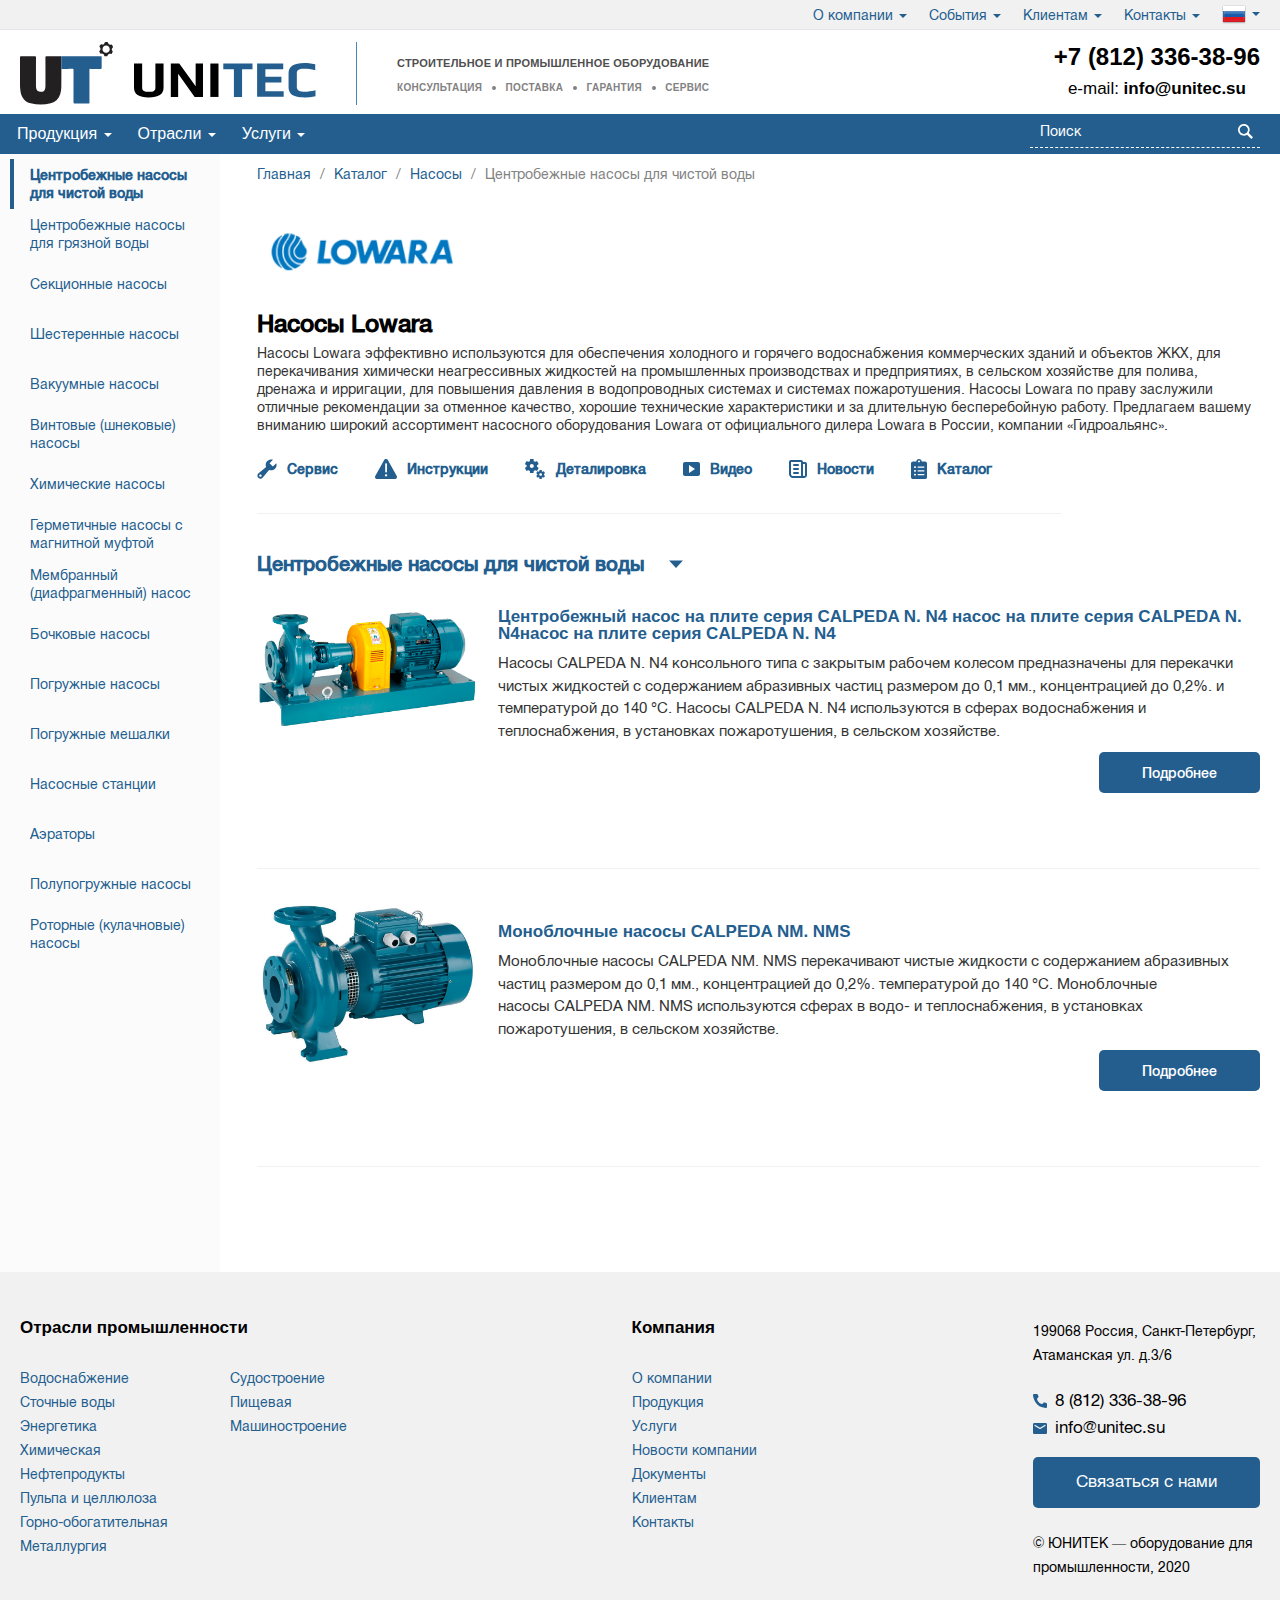
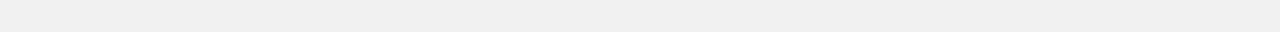
==== brand.html @ 6ab9233f "T2269" ====
<!DOCTYPE html>
<html lang="ru">
<head>
    <meta http-equiv="Content-Type" content="text/html; charset=UTF-8">

    <meta name="viewport" content="width=device-width, initial-scale=1.0">
    <meta name="csrf-param" content="_csrf">
    <meta name="csrf-token"
          content="fpbPpigGdA6coq51HmCchS6skQ2FeMb4uz5HEIckxAAN0Y6eH34eeq3a_honIezHWMf-ePA-hcuKbCV67Ge1ZA==">
    <title>Одноступенчатые насосы на раме CALPEDA N. N4</title>

    <link rel="icon" type="image/x-icon" href="http://unitec.su/favicon.ico">
    <link rel="shortcut icon" href="http://unitec.su/favicon.ico" type="image/x-icon">
    <link rel="apple-touch-icon" sizes="180x180" href="http://unitec.su/apple-touch-icon.png">
    <link rel="icon" type="image/png" sizes="32x32" href="http://unitec.su/favicon-32x32.png">
    <link rel="icon" type="image/png" sizes="16x16" href="http://unitec.su/favicon-16x16.png">
    <link rel="manifest" href="http://unitec.su/site.webmanifest">
    <link rel="mask-icon" href="http://unitec.su/safari-pinned-tab.svg" color="#4a85b7">
    <meta name="msapplication-TileColor" content="#4a85b7">
    <meta name="theme-color" content="#ffffff">

    <link href="./nososy_id_files/frontend.min.css" rel="stylesheet">
    <link rel="stylesheet" type="text/css" href="css/header.css">
    <link rel="stylesheet" type="text/css" href="css/brands.css">
    <link rel="stylesheet" type="text/css" href="css/nasosy-items.css">
    <link rel="stylesheet" type="text/css" href="font/stylesheet.css">
    <meta name="description" content="Одноступенчатые центробежные насосы серии MK для перекачки чистых жидкостей, с содержанием абразивных частиц.

Купить, продажа, доставка, Россия, спб, Москва, цена, характеристики, производители, подшипники закрытого типа, для водоснабжения, для теплоснабжения, для пожаротушения, для сельского хозяйства. ">

</head>

<body cz-shortcut-listen="true">
<!-- Header -->
<div class="header">
    <div class="topbar">
        <div class="wrapp">

            <nav class="pull-right">
                <ul id="w0" class="nav nav-pills">
                    <li class="dropdown"><a class="disabled dropdown-toggle" href="http://unitec.su/ru/about"
                                            data-toggle="dropdown">О компании <span class="caret"></span></a>
                        <ul id="w1" class="dropdown dropdown-menu">
                            <li><a href="http://unitec.su/ru/about/prezentacia" tabindex="-1">Презентация​</a></li>
                            <li><a href="http://unitec.su/ru/about/napravlenia-biznesa" tabindex="-1">Направления
                                бизнеса</a></li>
                            <li><a href="http://unitec.su/ru/about/mission" tabindex="-1">Миссия и приоритеты</a>
                            </li>
                            <li><a href="http://unitec.su/ru/about/koncepcia" tabindex="-1">Корпоротивные
                                ценности</a></li>
                        </ul>
                    </li>
                    <li class="dropdown"><a class="disabled dropdown-toggle" href="http://unitec.su/ru/events"
                                            data-toggle="dropdown">События <span class="caret"></span></a>
                        <ul id="w2" class="dropdown dropdown-menu">
                            <li><a href="http://unitec.su/ru/events/category?eventsCategorySlug=meropriatia"
                                   tabindex="-1">Cобытия</a></li>
                            <li><a href="http://unitec.su/ru/events/category?eventsCategorySlug=novosti-kompanii"
                                   tabindex="-1">Новости</a></li>
                        </ul>
                    </li>
                    <li class="dropdown"><a class="disabled dropdown-toggle" href="http://unitec.su/ru/clients"
                                            data-toggle="dropdown">Клиентам <span class="caret"></span></a>
                        <ul id="w3" class="dropdown dropdown-menu">
                            <li>
                                <a href="http://unitec.su/ru/site/page?pageCategorySlug=clients&amp;pageSlug=uslovia-sotrudnicestva"
                                   tabindex="-1">Полезные статьи</a></li>
                            <li>
                                <a href="http://unitec.su/ru/site/page?pageCategorySlug=clients&amp;pageSlug=Investment-projects"
                                   tabindex="-1">Каталоги </a></li>
                            <li>
                                <a href="http://unitec.su/ru/site/page?pageCategorySlug=clients&amp;pageSlug=dokumenty"
                                   tabindex="-1">Документы​​</a></li>
                            <li>
                                <a href="http://unitec.su/ru/site/page?pageCategorySlug=clients&amp;pageSlug=nasi-brendy"
                                   tabindex="-1">Наши бренды</a></li>
                        </ul>
                    </li>
                    <li class="dropdown"><a class="disabled dropdown-toggle" href="http://unitec.su/ru/contacts"
                                            data-toggle="dropdown">Контакты <span class="caret"></span></a>
                        <ul id="w4" class="dropdown dropdown-menu">
                            <li><a href="http://unitec.su/ru/contacts/otdel-prodaz" tabindex="-1">Отдел продаж</a>
                            </li>
                            <li><a href="http://unitec.su/ru/contacts/otdel-servisa" tabindex="-1">Сервис и
                                техническая поддержка</a></li>
                            <li><a href="http://unitec.su/ru/contacts/otdel-proektirovania"
                                   tabindex="-1">Проектирование</a>
                            </li>
                        </ul>
                    </li>
                    <li class="lang dropdown"><a class="dropdown-toggle" href="http://unitec.su/ru"
                                                 data-toggle="dropdown"><img src="./nasosy_files/ru.png"
                                                                             alt="Russian"> <span
                            class="caret"></span></a>
                        <ul id="w5" class="dropdown dropdown-menu">
                            <li><a href="http://unitec.su/en" tabindex="-1"><img src="./nasosy_files/en.png"
                                                                                 alt="English"></a></li>
                        </ul>
                    </li>
                </ul>
            </nav>
        </div>
    </div>

    <div class="wrapp">
        <div class="header__body">
            <div class="header__body_col1">
                <div class="header-logo">
                    <svg width="93" height="63" viewBox="0 0 93 63" fill="none" xmlns="http://www.w3.org/2000/svg">
                        <path d="M41.3906 26.8812C41.3685 33.0403 41.366 39.1994 41.3118 45.3388C41.2776 47.594 40.9268 49.8331 40.2697 51.9907C38.8211 56.8785 35.5888 59.9901 30.6861 61.2614C24.1519 62.9798 17.2845 62.9798 10.7503 61.2614C4.53205 59.6526 1.4525 55.255 0.469504 49.1501C0.139818 47.0088 -0.0167198 44.8445 0.00141183 42.6781C0.00141183 33.7712 0.00141183 24.8692 0.00141183 15.9722C0.00141183 14.2476 0.00141182 14.2476 1.78509 14.2476C6.04966 14.2476 10.3167 14.2821 14.5813 14.223C15.648 14.2082 16.0077 14.4127 16.0003 15.5829C15.9461 24.9768 15.9732 34.3731 15.9658 43.767C15.9356 44.8787 16.0785 45.9883 16.3896 47.056C17.0252 49.0712 18.3014 49.8473 20.8857 49.8029C23.2434 49.7635 24.5122 48.9037 25.0739 46.9476C25.4755 45.5482 25.4558 44.107 25.4558 42.6732C25.4558 33.6907 25.4854 24.7058 25.4139 15.7233C25.4139 14.4176 25.8007 14.2156 26.9734 14.2452C31.7701 14.3289 36.5668 14.3092 41.3635 14.3265L41.3906 26.8812Z"
                              fill="#232021"/>
                        <path d="M41.3905 26.8809L41.3535 14.3163C43.1594 14.299 44.9628 14.267 46.7735 14.267C57.9733 14.267 69.1705 14.2818 80.3703 14.235C81.4912 14.235 81.7253 14.5528 81.7056 15.6072C81.639 19.0095 81.6514 22.4167 81.7056 25.8215C81.7179 26.6961 81.4444 26.9301 80.5969 26.9178C77.2735 26.8759 73.9451 26.9474 70.629 26.8759C69.6091 26.8513 69.4243 27.1913 69.4267 28.1078C69.4579 38.7326 69.4653 49.3575 69.4489 59.9824C69.4489 61.739 69.6534 61.5296 67.8549 61.5345C63.5904 61.5345 59.3233 61.4926 55.0588 61.569C53.8442 61.5912 53.4697 61.3226 53.4771 60.0366C53.5362 49.4947 53.4894 38.9503 53.5412 28.4083C53.5412 27.1765 53.248 26.8217 51.9866 26.8562C48.4562 26.9499 44.9258 26.8858 41.3905 26.8809Z"
                              fill="#235E8F"/>
                        <path d="M92.8093 9.85466C92.5161 10.3301 92.0924 10.8549 91.8509 11.4511C91.4839 12.3676 90.9 11.9044 90.3407 11.8182C89.7476 11.6998 89.1317 11.8124 88.6189 12.1329C88.106 12.4534 87.7349 12.9577 87.5814 13.5427C87.271 14.5676 86.5689 14.3212 85.9604 14.2621C85.3519 14.203 84.5117 14.6415 84.1964 13.4959C83.7874 11.998 82.6295 11.2786 81.2129 11.6457C80.4738 11.8404 80.2817 11.5496 80.0402 11.0471C79.8776 10.7169 79.6929 10.3991 79.5155 10.0764C79.2346 9.57134 79.0572 9.21411 79.6756 8.67211C80.7596 7.72361 80.799 6.35135 79.8185 5.27967C79.2962 4.71057 79.3849 4.36319 79.7495 3.83351C80.3457 2.97123 80.6488 1.92172 82.1984 2.43416C83.2479 2.77907 84.2728 1.98824 84.5635 0.931335C84.8296 -0.0270225 85.3642 7.76487e-05 86.086 7.76487e-05C87.0419 0.0222505 87.9411 -0.155132 88.2121 1.2861C88.4142 2.36518 89.7667 2.99094 90.8877 2.65589C91.7352 2.40952 91.9495 2.78646 92.223 3.35803C92.4091 3.76857 92.6197 4.16758 92.8537 4.55289C93.0581 4.87317 93.0606 5.0678 92.7822 5.38807C91.4272 6.94509 91.4026 7.65955 92.5679 9.25107C92.6861 9.41859 92.8807 9.52453 92.8093 9.85466ZM89.7273 7.14465C89.7134 6.19308 89.3343 5.28325 88.6685 4.60325C88.0028 3.92325 87.1011 3.52508 86.1501 3.49106C84.1792 3.4615 82.4546 5.21561 82.4891 7.18653C82.4947 8.14637 82.8813 9.0647 83.5639 9.73948C83.9019 10.0736 84.3024 10.3379 84.7426 10.5172C85.1827 10.6965 85.6539 10.7874 86.1291 10.7847C86.6044 10.7819 87.0745 10.6856 87.5125 10.5012C87.9505 10.3168 88.348 10.0479 88.6821 9.70987C89.0162 9.37186 89.2805 8.97135 89.4598 8.53121C89.6391 8.09107 89.73 7.61991 89.7273 7.14465Z"
                              fill="#232021"/>
                    </svg>
                    <svg width="182" height="35" viewBox="0 0 182 35" fill="none" xmlns="http://www.w3.org/2000/svg">
                        <path d="M0 24.7885V0.533188H8.15918V24.7885C8.15918 26.2989 8.70312 27.3651 9.70036 27.8982C10.6976 28.4312 12.4201 28.7866 14.8678 28.7866C17.3156 28.7866 18.9474 28.5201 19.9447 27.8982C20.9419 27.3651 21.3952 26.2989 21.3952 24.7885V0.533188H29.5544V24.7885C29.5544 31.2743 24.5682 34.4729 14.6865 34.4729C4.89551 34.4729 0 31.2743 0 24.7885Z"
                              fill="black"/>
                        <path d="M36.8973 0.533188H45.2378L61.6468 23.3669V0.533188H68.9901V33.9398H60.6496L44.1499 10.7506V33.9398H36.8066V0.533188H36.8973Z"
                              fill="black"/>
                        <path d="M76.334 0.533188H84.4932V33.9398H76.334V0.533188Z" fill="black"/>
                        <path d="M99.8141 6.21941H89.2979V0.533188H118.49V6.21941H108.064V33.9398H99.9048V6.21941H99.8141Z"
                              fill="#235E8F"/>
                        <path d="M123.203 0.533188H149.222V6.21941H131.363V13.8603H147.409V19.5465H131.363V28.1647H149.675V33.8509H123.113V0.533188H123.203Z"
                              fill="#235E8F"/>
                        <path d="M166.266 34.295C165.088 34.1174 163.728 33.9397 162.277 33.4954C160.645 33.0512 159.376 32.5181 158.288 31.8962C157.2 31.2742 156.384 30.2969 155.659 29.0531C154.934 27.8092 154.571 26.3876 154.571 24.7884V10.1286C154.571 3.3762 159.829 0 170.436 0C173.156 0 176.782 0.355389 181.225 1.15501V7.19663C177.145 6.21931 173.609 5.77507 170.527 5.77507C169.258 5.77507 168.261 5.77507 167.535 5.86392C166.81 5.95277 166.085 6.13046 165.269 6.397C163.637 6.93009 162.821 8.17395 162.821 10.0397V24.2553C162.821 27.2761 165.632 28.7865 171.252 28.7865C173.7 28.7865 177.054 28.2534 181.497 27.2761V33.3177C177.78 34.1174 174.063 34.4727 170.436 34.4727C168.805 34.4727 167.445 34.3839 166.266 34.295Z"
                              fill="#235E8F"/>
                    </svg>
                </div>
                <div class="header-logo2">
                    <div class="header-logo2__row">
                        <span>Строительное и промышленное оборудование</span>
                    </div>
                    <div class="header-logo2__row">
                        <div>Консультация</div>
                        <div class="dotted"></div>
                        <div>Поставка</div>
                        <div class="dotted"></div>
                        <div>Гарантия</div>
                        <div class="dotted"></div>
                        <div>Сервис</div>
                    </div>
                </div>
            </div>
            <div class="header__body_col2">
                <div class="header-phone">+7 (812) 336-38-96</div>
                <div class="header-email">e-mail: <b>info@unitec.su</b></div>
            </div>
        </div>
    </div>
    <div class="header-nav">
        <div class="wrapp">
            <div class="row">
                <nav class="">
                    <ul id="w6" class="nav nav-pills nav-main">
                        <li class="dropdown"><a class="disabled dropdown-toggle" href="http://unitec.su/ru/catalog"
                                                data-toggle="dropdown">Продукция <span class="caret"></span></a>
                            <ul id="w7" class="dropdown dropdown-menu">
                                <li class="active"><a href="http://unitec.su/ru/catalog/category/nasosy"
                                                      tabindex="-1">Насосы</a></li>
                                <li>
                                    <a href="http://unitec.su/ru/catalog/category/vertikalnye-odnostupencatye-nasosy-v-liniu"
                                       tabindex="-1">Воздух</a></li>
                                <li><a href="http://unitec.su/ru/catalog/category/Nasosy-dvustoronnego-vhoda"
                                       tabindex="-1">Водоочистка</a></li>
                                <li>
                                    <a href="http://unitec.su/ru/catalog/category/%D0%90%D0%B2%D1%82%D0%BE%D0%BC%D0%B0%D1%82%D0%B8%D0%BA%D0%B0"
                                       tabindex="-1">Автоматика</a></li>
                            </ul>
                        </li>
                        <li class="dropdown"><a class="disabled dropdown-toggle"
                                                href="http://unitec.su/ru/industries" data-toggle="dropdown">Отрасли
                            <span class="caret"></span></a>
                            <ul id="w8" class="dropdown dropdown-menu">
                                <li><a href="http://unitec.su/ru/catalog/industry/voda"
                                       tabindex="-1">Водоснабжение</a></li>
                                <li><a href="http://unitec.su/ru/catalog/industry/stocnye-vody" tabindex="-1">Сточные
                                    воды</a></li>
                                <li><a href="http://unitec.su/ru/catalog/industry/energetika"
                                       tabindex="-1">Энергетика</a>
                                </li>
                                <li><a href="http://unitec.su/ru/catalog/industry/himiceskaa"
                                       tabindex="-1">Химическая</a>
                                </li>
                                <li><a href="http://unitec.su/ru/catalog/industry/nefteprodukty" tabindex="-1">Нефтепродукты</a>
                                </li>
                                <li><a href="http://unitec.su/ru/catalog/industry/pulpa-i-celluloza" tabindex="-1">Пульпа
                                    и целлюлоза</a></li>
                                <li><a href="http://unitec.su/ru/catalog/industry/gorno-obogatitelnaa"
                                       tabindex="-1">Горно-обогатительная</a></li>
                                <li><a href="http://unitec.su/ru/catalog/industry/metallurgia"
                                       tabindex="-1">Металлургия</a>
                                </li>
                                <li><a href="http://unitec.su/ru/catalog/industry/sudostroenie" tabindex="-1">Судостроение</a>
                                </li>
                                <li><a href="http://unitec.su/ru/catalog/industry/pisevaa" tabindex="-1">Пищевая</a>
                                </li>
                                <li><a href="http://unitec.su/ru/catalog/industry/masinostroenie" tabindex="-1">Машиностроение</a>
                                </li>
                            </ul>
                        </li>
                        <li class="dropdown"><a class="disabled dropdown-toggle" href="http://unitec.su/ru/services"
                                                data-toggle="dropdown">Услуги <span class="caret"></span></a>
                            <ul id="w9" class="dropdown dropdown-menu">
                                <li><a href="http://unitec.su/ru/services/garantijnoe-obsluzivanie" tabindex="-1">Ремонт
                                    и Техобслуживание</a></li>
                                <li><a href="http://unitec.su/ru/services/audit-oborudovania" tabindex="-1">Диагностика
                                    и Аудит </a></li>
                                <li><a href="http://unitec.su/ru/services/razrabotka-proekta" tabindex="-1">Подбор
                                    оборудование </a></li>
                                <li><a href="http://unitec.su/ru/services/dopolnitelnye-uslugi" tabindex="-1">Монтаж
                                    и пусконаладка</a></li>
                            </ul>
                        </li>
                    </ul>
                </nav>
                <div class="header-search">
                    <input type="text" placeholder="Поиск">
                    <button type="submit"></button>
                </div>
            </div>
        </div>
    </div>
</div>
<div class="header-mobile">
    <div class="header-mobile__col1">
        <svg class="logo-mobile" width="122" height="23" viewBox="0 0 122 23" fill="none"
             xmlns="http://www.w3.org/2000/svg">
            <g clip-path="url(#clip0)">
                <path d="M0 16.5387V0.355682H5.48726V16.5387C5.48726 17.5464 5.85307 18.2577 6.52374 18.6134C7.1944 18.9691 8.35282 19.2062 9.999 19.2062C11.6452 19.2062 12.7426 19.0284 13.4133 18.6134C14.084 18.2577 14.3888 17.5464 14.3888 16.5387V0.355682H19.8761V16.5387C19.8761 20.866 16.5227 23 9.87706 23C3.29235 23 0 20.866 0 16.5387Z"
                      fill="white"/>
                <path d="M24.8144 0.355682H30.4236L41.4591 15.5902V0.355682H46.3976V22.6443H40.7884L29.6919 7.17269V22.6443H24.7534V0.355682H24.8144Z"
                      fill="white"/>
                <path d="M51.3364 0.355682H56.8237V22.6443H51.3364V0.355682Z" fill="white"/>
                <path d="M67.1276 4.1495H60.0552V0.355682H79.6874V4.1495H72.6759V22.6443H67.1886V4.1495H67.1276Z"
                      fill="white"/>
                <path d="M82.8574 0.355682H100.356V4.1495H88.3446V9.24743H99.1362V13.0412H88.3446V18.7913H100.66V22.5851H82.7964V0.355682H82.8574Z"
                      fill="white"/>
                <path d="M111.818 22.8814C111.026 22.7629 110.111 22.6443 109.136 22.3479C108.038 22.0515 107.185 21.6959 106.453 21.2809C105.721 20.866 105.173 20.2139 104.685 19.384C104.197 18.5541 103.953 17.6057 103.953 16.5387V6.75773C103.953 2.25258 107.489 0 114.623 0C116.452 0 118.891 0.237113 121.878 0.770619V4.80155C119.135 4.14948 116.757 3.85309 114.684 3.85309C113.83 3.85309 113.16 3.85309 112.672 3.91237C112.184 3.97165 111.696 4.09021 111.148 4.26804C110.05 4.62371 109.501 5.45361 109.501 6.69845V16.183C109.501 18.1985 111.391 19.2062 115.172 19.2062C116.818 19.2062 119.074 18.8505 122.061 18.1985V22.2294C119.561 22.7629 117.062 23 114.623 23C113.525 23 112.611 22.9407 111.818 22.8814Z"
                      fill="white"/>
            </g>
            <defs>
                <clipPath id="clip0">
                    <rect width="122" height="23" fill="white"/>
                </clipPath>
            </defs>
        </svg>
        <div class="header-mobile__language">
            <svg width="22" height="15" viewBox="0 0 22 15" fill="none" xmlns="http://www.w3.org/2000/svg">
                <rect width="22" height="15" fill="white"/>
                <rect y="5" width="22" height="5" fill="#235E8F"/>
                <rect y="10" width="22" height="5" fill="#DD191B"/>
            </svg>
            <svg width="8" height="4" viewBox="0 0 8 4" fill="none" xmlns="http://www.w3.org/2000/svg">
                <path d="M4 4L7.4641 0.25H0.535898L4 4Z" fill="#fff"/>
            </svg>
        </div>
    </div>
    <div class="header-mobile__col2">
        <div class="header-mobile__search">
            <svg width="21" height="21" viewBox="0 0 15 15" fill="none" xmlns="http://www.w3.org/2000/svg">
                <path d="M15 13.3335L10.7054 9.03889C11.4994 7.83225 11.8173 6.37395 11.5978 4.94631C11.3783 3.51868 10.6369 2.22328 9.51709 1.31091C8.3973 0.398548 6.97882 -0.0658807 5.53628 0.00754708C4.09373 0.0809749 2.72974 0.687035 1.70839 1.70839C0.687035 2.72974 0.0809749 4.09373 0.00754708 5.53628C-0.0658807 6.97882 0.398548 8.3973 1.31091 9.51709C2.22328 10.6369 3.51868 11.3783 4.94631 11.5978C6.37395 11.8173 7.83225 11.4994 9.03889 10.7054L13.3335 15L15 13.3335ZM1.66792 5.83419C1.66792 3.53691 3.53691 1.66792 5.83419 1.66792C8.13148 1.66792 10.0005 3.53691 10.0005 5.83419C10.0005 8.13148 8.13148 10.0005 5.83419 10.0005C3.53691 10.0005 1.66792 8.13148 1.66792 5.83419Z"
                      fill="white"/>
            </svg>
        </div>
        <div class="header-mobile__phone">
            <svg width="20" height="20" viewBox="0 0 14 14" fill="none" xmlns="http://www.w3.org/2000/svg">
                <path d="M9.33393 9.94971L10.5395 8.74368C10.7018 8.58326 10.9073 8.47345 11.1308 8.42757C11.3544 8.3817 11.5864 8.40174 11.7988 8.48525L13.2681 9.07211C13.4827 9.15927 13.6667 9.30803 13.797 9.49966C13.9272 9.69128 13.9979 9.91719 14 10.1489V12.8409C13.9988 12.9986 13.9656 13.1543 13.9026 13.2988C13.8396 13.4433 13.748 13.5735 13.6334 13.6817C13.5188 13.7898 13.3834 13.8737 13.2355 13.9281C13.0877 13.9825 12.9303 14.0065 12.7729 13.9985C2.47744 13.3578 0.400043 4.63567 0.00716727 1.29757C-0.0110703 1.13365 0.00559289 0.967719 0.0560605 0.8107C0.106528 0.653681 0.189656 0.509132 0.299977 0.386561C0.410297 0.26399 0.545309 0.166176 0.69613 0.0995532C0.846951 0.0329307 1.01016 -0.000990209 1.17503 2.2004e-05H3.77447C4.00643 0.000708891 4.23288 0.0708044 4.4247 0.201293C4.61652 0.331781 4.76493 0.516695 4.85084 0.73225L5.43746 2.20209C5.52371 2.41372 5.54571 2.64608 5.50073 2.87015C5.45574 3.09421 5.34576 3.30005 5.18452 3.46195L3.97898 4.66797C3.97898 4.66797 4.67324 9.36823 9.33393 9.94971Z"
                      fill="white"/>
            </svg>
        </div>
        <div class="header-mobile__burger">
            <svg width="51" height="51" viewBox="0 0 51 51" fill="none" xmlns="http://www.w3.org/2000/svg">
                <path d="M12.8501 24.35H38.1501V26.65H12.8501V24.35Z" fill="white"/>
                <path d="M12.8501 14H38.1501V16.3H12.8501V14Z" fill="white"/>
                <path d="M12.8501 34.7H38.1501V37H12.8501V34.7Z" fill="white"/>
            </svg>
            <div class="burger-menu">
                <ul>
                    <li><a href="#">Продукция</a></li>
                    <li><a href="#">Бренды</a></li>
                    <li><a href="#">Услуги</a></li>
                </ul>
                <ul>
                    <li><a href="#">О компании</a></li>
                    <li><a href="#">Новости</a></li>
                    <li><a href="#">Клиентам</a></li>
                    <li><a href="#">Контакты</a></li>
                </ul>
            </div>
        </div>
    </div>
</div>
<form class="search-mobile">
    <input type="text" placeholder="Поиск">
    <button type="submit"></button>
</form>

<!-- Content -->
<div class="d-flex">
    <div class="wrapp-col wrapp-col__sidebar"></div>
    <div class="wrapp">
        <div class="content brand-id">
            <div class="sidebar">
                <ul>
                    <li><a class="active" href="#">Центробежные насосы для чистой воды</a></li>
                    <li><a href="#">Центробежные насосы для грязной воды</a></li>
                    <li><a href="#">Секционные насосы</a></li>
                    <li><a href="#">Шестеренные насосы</a></li>
                    <li><a href="#">Вакуумные насосы</a></li>
                    <li><a href="#">Винтовые (шнековые) насосы</a></li>
                    <li><a href="#">Химические насосы</a></li>
                    <li><a href="#">Герметичные насосы с магнитной муфтой</a></li>
                    <li><a href="#">Мембранный (диафрагменный) насос</a></li>
                    <li><a href="#">Бочковые насосы</a></li>
                    <li><a href="#">Погружные насосы</a></li>
                    <li><a href="#">Погружные мешалки</a></li>
                    <li><a href="#">Насосные станции</a></li>
                    <li><a href="#">Аэраторы</a></li>
                    <li><a href="#">Полупогружные насосы</a></li>
                    <li><a href="#">Роторные (кулачновые) насосы</a></li>
                </ul>
            </div>

            <div class="w-100">
                <ul class="breadcrumb">
                    <li><a href="http://unitec.su/ru">Главная</a></li>
                    <li><a href="http://unitec.su/ru/catalog">Каталог</a></li>
                    <li><a href="http://unitec.su/ru/catalog/category/nasosy">Насосы</a></li>
                    <li class="active">Центробежные насосы для чистой воды</li>
                </ul>

                <div class="row nasosy-items">

                    <div class="brand">
                        <div class="brand__logo">
                            <img src="img/Rectangle231.png"/>
                        </div>

                        <div class="brand__about">
                            <div class="brand__about_title">Насосы Lowara</div>
                            <div class="brand__about_text">
                                Насосы Lowara эффективно используются для обеспечения холодного и горячего водоснабжения
                                коммерческих зданий и объектов ЖКХ, для перекачивания химически неагрессивных жидкостей на
                                промышленных производствах и предприятиях, в сельском хозяйстве для полива, дренажа и ирригации,
                                для повышения давления в водопроводных системах и системах пожаротушения. Насосы Lowara по праву
                                заслужили отличные рекомендации за отменное качество, хорошие технические характеристики и за
                                длительную бесперебойную работу. Предлагаем вашему вниманию широкий ассортимент насосного
                                оборудования Lowara от официального дилера Lowara в России, компании «Гидроальянс».
                            </div>
                            <ul>
                                <li><a href="#">
                                    <svg width="20" height="20" viewBox="0 0 20 20" fill="none" xmlns="http://www.w3.org/2000/svg">
                                        <path d="M18.0165 9.724C17.2548 10.4872 16.284 11.0075 15.2267 11.219C14.1693 11.4304 13.0731 11.3236 12.0765 10.912L5.58446 18.736C4.39646 19.924 2.47646 19.924 1.28846 18.736C0.100461 17.548 0.100461 15.628 1.28846 14.452L9.11246 7.948C8.29646 5.968 8.69246 3.616 10.3005 2.008C11.8365 0.471997 14.0445 0.0639975 15.9645 0.735997L12.4965 4.204L15.8805 7.588L19.3125 4.144C19.9485 6.04 19.5285 8.212 18.0165 9.724ZM2.57246 17.452C3.05246 17.92 3.82046 17.92 4.28846 17.452C4.76846 16.972 4.76846 16.204 4.28846 15.736C3.82046 15.256 3.05246 15.256 2.57246 15.736C2.34747 15.9649 2.22139 16.273 2.22139 16.594C2.22139 16.915 2.34747 17.2231 2.57246 17.452Z" fill="#235E8F"/>
                                    </svg>
                                    <span>Сервис</span>
                                </a></li>
                                <li><a href="#">
                                    <svg width="22" height="20" viewBox="0 0 22 20" fill="none" xmlns="http://www.w3.org/2000/svg">
                                        <path d="M21.7514 17.0094L12.823 1.05134C12.6452 0.733304 12.3824 0.467756 12.0623 0.282714C11.7421 0.0976731 11.3764 0 11.0039 0C10.6313 0 10.2656 0.0976731 9.94546 0.282714C9.62528 0.467756 9.36247 0.733304 9.18474 1.05134L0.26272 17.0094C0.0862872 17.3162 -0.00424439 17.6626 0.000152879 18.0141C0.00455015 18.3655 0.103723 18.7097 0.287781 19.0122C0.471839 19.3148 0.734352 19.5653 1.04914 19.7386C1.36393 19.9119 1.72 20.002 2.08184 20H19.9323C20.2905 19.9996 20.6424 19.909 20.9537 19.737C21.265 19.565 21.525 19.3174 21.7083 19.0186C21.8916 18.7197 21.992 18.3798 21.9995 18.032C22.0071 17.6842 21.9216 17.3405 21.7514 17.0344V17.0094ZM10.1811 5.01588C10.1811 4.78406 10.2759 4.56174 10.4447 4.39782C10.6134 4.2339 10.8423 4.14181 11.081 4.14181C11.3197 4.14181 11.5486 4.2339 11.7173 4.39782C11.8861 4.56174 11.9809 4.78406 11.9809 5.01588V12.5079C11.9809 12.7397 11.8861 12.9621 11.7173 13.126C11.5486 13.2899 11.3197 13.382 11.081 13.382C10.8423 13.382 10.6134 13.2899 10.4447 13.126C10.2759 12.9621 10.1811 12.7397 10.1811 12.5079V5.01588ZM11.081 17.409C10.8522 17.409 10.6285 17.3431 10.4382 17.2196C10.2479 17.0961 10.0996 16.9206 10.012 16.7152C9.92446 16.5099 9.90154 16.2839 9.94619 16.0659C9.99083 15.8479 10.101 15.6477 10.2628 15.4905C10.4247 15.3333 10.6308 15.2263 10.8553 15.1829C11.0797 15.1396 11.3123 15.1618 11.5238 15.2469C11.7352 15.332 11.9159 15.476 12.043 15.6608C12.1702 15.8456 12.238 16.0629 12.238 16.2852C12.238 16.4327 12.2081 16.5789 12.15 16.7152C12.0918 16.8516 12.0066 16.9755 11.8991 17.0798C11.7917 17.1842 11.6641 17.2669 11.5238 17.3234C11.3834 17.3799 11.2329 17.409 11.081 17.409Z" fill="#235E8F"/>
                                    </svg>
                                    <span>Инструкции</span>
                                </a></li>
                                <li><a href="#">
                                    <svg width="21" height="20" viewBox="0 0 21 20" fill="none" xmlns="http://www.w3.org/2000/svg">
                                        <path d="M12.1695 11.71L13.5695 9.29C13.6595 9.14 13.6195 8.95 13.4895 8.84L12.0095 7.68C12.0395 7.46 12.0595 7.23 12.0595 7C12.0595 6.77 12.0395 6.54 12.0095 6.31L13.4895 5.15C13.6195 5.04 13.6595 4.85 13.5695 4.7L12.1695 2.28C12.0795 2.13 11.8995 2.07 11.7395 2.13L9.99952 2.83C9.63952 2.55 9.24952 2.32 8.81952 2.14L8.55952 0.29C8.54274 0.209122 8.49895 0.136356 8.43534 0.0836556C8.37174 0.0309552 8.2921 0.00145466 8.20952 0H5.40951C5.23951 0 5.08952 0.13 5.05951 0.3L4.79952 2.15C4.37952 2.33 3.97952 2.56 3.61951 2.84L1.87952 2.14C1.71952 2.08 1.53952 2.14 1.44952 2.29L0.049515 4.71C-0.040485 4.86 -0.000484794 5.05 0.129515 5.16L1.60951 6.32C1.57951 6.54 1.55951 6.77 1.55951 7C1.55951 7.23 1.57951 7.46 1.60951 7.69L0.129515 8.85C-0.000484794 8.96 -0.040485 9.15 0.049515 9.3L1.44952 11.72C1.53952 11.87 1.71952 11.93 1.87952 11.87L3.61951 11.17C3.97952 11.45 4.36952 11.68 4.79952 11.86L5.05951 13.71C5.08952 13.87 5.23951 14 5.40951 14H8.20952C8.37952 14 8.52952 13.87 8.55952 13.7L8.81952 11.85C9.23952 11.67 9.63952 11.44 9.99952 11.16L11.7395 11.86C11.8995 11.92 12.0795 11.86 12.1695 11.71ZM6.80952 9C5.70952 9 4.80951 8.1 4.80951 7C4.80951 5.9 5.70952 5 6.80952 5C7.90952 5 8.80952 5.9 8.80952 7C8.80952 8.1 7.90952 9 6.80952 9ZM19.9195 16.67L18.9595 15.93C18.9795 15.79 18.9995 15.64 18.9995 15.49C18.9995 15.34 18.9895 15.19 18.9595 15.05L19.9095 14.31C19.9895 14.24 20.0195 14.12 19.9595 14.02L19.0595 12.47C19.0095 12.37 18.8895 12.34 18.7795 12.37L17.6695 12.82C17.4395 12.64 17.1895 12.49 16.9095 12.38L16.7395 11.2C16.7356 11.1466 16.7119 11.0965 16.6731 11.0595C16.6343 11.0226 16.5831 11.0013 16.5295 11H14.7395C14.6295 11 14.5295 11.08 14.5195 11.19L14.3495 12.37C14.0795 12.49 13.8195 12.63 13.5895 12.81L12.4795 12.36C12.4286 12.3408 12.3725 12.3404 12.3212 12.3587C12.2699 12.377 12.2268 12.4129 12.1995 12.46L11.2995 14.01C11.2495 14.11 11.2595 14.23 11.3495 14.3L12.2995 15.04C12.2583 15.3319 12.2583 15.6281 12.2995 15.92L11.3495 16.66C11.2695 16.73 11.2395 16.85 11.2995 16.95L12.1995 18.5C12.2495 18.6 12.3695 18.63 12.4795 18.6L13.5895 18.15C13.8195 18.33 14.0695 18.48 14.3495 18.59L14.5195 19.77C14.5395 19.88 14.6295 19.96 14.7395 19.96H16.5295C16.6395 19.96 16.7395 19.88 16.7495 19.77L16.9195 18.59C17.1895 18.47 17.4495 18.33 17.6695 18.15L18.7895 18.6C18.8895 18.64 19.0095 18.6 19.0695 18.5L19.9695 16.95C20.0295 16.86 19.9995 16.74 19.9195 16.67ZM15.6295 16.83C15.2713 16.8299 14.9279 16.6875 14.6747 16.4341C14.4215 16.1807 14.2794 15.8372 14.2795 15.479C14.2796 15.1208 14.4221 14.7774 14.6754 14.5242C14.9288 14.271 15.2723 14.1289 15.6305 14.129C15.9887 14.1291 16.3321 14.2715 16.5853 14.5249C16.8385 14.7783 16.9806 15.1218 16.9805 15.48C16.9804 15.8382 16.838 16.1816 16.5846 16.4348C16.3312 16.688 15.9877 16.8301 15.6295 16.83Z" fill="#235E8F"/>
                                    </svg>
                                    <span>Деталировка</span>
                                </a></li>
                                <li><a href="#">
                                    <svg width="17" height="14" viewBox="0 0 17 14" fill="none" xmlns="http://www.w3.org/2000/svg">
                                        <path d="M17 12V2C17 0.9 16.1 0 15 0H2C0.9 0 0 0.9 0 2V12C0 13.1 0.9 14 2 14H15C16.1 14 17 13.1 17 12ZM6 11V3L12 7L6 11Z" fill="#235E8F"/>
                                    </svg>
                                    <span>Видео</span>
                                </a></li>
                                <li><a href="#">
                                    <svg width="18" height="18" viewBox="0 0 18 18" fill="none" xmlns="http://www.w3.org/2000/svg">
                                        <path d="M13 3H16C16.2652 3 16.5196 3.10536 16.7071 3.29289C16.8946 3.48043 17 3.73478 17 4V15C17 15.5304 16.7893 16.0391 16.4142 16.4142C16.0391 16.7893 15.5304 17 15 17C14.4696 17 13.9609 16.7893 13.5858 16.4142C13.2107 16.0391 13 15.5304 13 15V2C13 1.73478 12.8946 1.48043 12.7071 1.29289C12.5196 1.10536 12.2652 1 12 1H2C1.73478 1 1.48043 1.10536 1.29289 1.29289C1.10536 1.48043 1 1.73478 1 2V14C1 14.7956 1.31607 15.5587 1.87868 16.1213C2.44129 16.6839 3.20435 17 4 17H15" stroke="#235E8F" stroke-width="2" stroke-linecap="round" stroke-linejoin="round"/>
                                        <path d="M5 5H9" stroke="#235E8F" stroke-width="2" stroke-linecap="round" stroke-linejoin="round"/>
                                        <path d="M5 9H9" stroke="#235E8F" stroke-width="2" stroke-linecap="round" stroke-linejoin="round"/>
                                        <path d="M5 13H9" stroke="#235E8F" stroke-width="2" stroke-linecap="round" stroke-linejoin="round"/>
                                    </svg>
                                    <span>Новости</span>
                                </a></li>
                                <li><a href="#">
                                    <svg width="16" height="20" viewBox="0 0 16 20" fill="none" xmlns="http://www.w3.org/2000/svg">
                                        <path d="M14 2.5H10.6667C10.6667 1.12109 9.47083 0 8 0C6.52917 0 5.33333 1.12109 5.33333 2.5H2C0.895833 2.5 0 3.33984 0 4.375V18.125C0 19.1602 0.895833 20 2 20H14C15.1042 20 16 19.1602 16 18.125V4.375C16 3.33984 15.1042 2.5 14 2.5ZM4 16.5625C3.44583 16.5625 3 16.1445 3 15.625C3 15.1055 3.44583 14.6875 4 14.6875C4.55417 14.6875 5 15.1055 5 15.625C5 16.1445 4.55417 16.5625 4 16.5625ZM4 12.8125C3.44583 12.8125 3 12.3945 3 11.875C3 11.3555 3.44583 10.9375 4 10.9375C4.55417 10.9375 5 11.3555 5 11.875C5 12.3945 4.55417 12.8125 4 12.8125ZM4 9.0625C3.44583 9.0625 3 8.64453 3 8.125C3 7.60547 3.44583 7.1875 4 7.1875C4.55417 7.1875 5 7.60547 5 8.125C5 8.64453 4.55417 9.0625 4 9.0625ZM8 1.5625C8.55417 1.5625 9 1.98047 9 2.5C9 3.01953 8.55417 3.4375 8 3.4375C7.44583 3.4375 7 3.01953 7 2.5C7 1.98047 7.44583 1.5625 8 1.5625ZM13.3333 15.9375C13.3333 16.1094 13.1833 16.25 13 16.25H7C6.81667 16.25 6.66667 16.1094 6.66667 15.9375V15.3125C6.66667 15.1406 6.81667 15 7 15H13C13.1833 15 13.3333 15.1406 13.3333 15.3125V15.9375ZM13.3333 12.1875C13.3333 12.3594 13.1833 12.5 13 12.5H7C6.81667 12.5 6.66667 12.3594 6.66667 12.1875V11.5625C6.66667 11.3906 6.81667 11.25 7 11.25H13C13.1833 11.25 13.3333 11.3906 13.3333 11.5625V12.1875ZM13.3333 8.4375C13.3333 8.60938 13.1833 8.75 13 8.75H7C6.81667 8.75 6.66667 8.60938 6.66667 8.4375V7.8125C6.66667 7.64062 6.81667 7.5 7 7.5H13C13.1833 7.5 13.3333 7.64062 13.3333 7.8125V8.4375Z" fill="#235E8F"/>
                                    </svg>
                                    <span>Каталог</span>
                                </a></li>
                            </ul>
                        </div>
                    </div>

                    <section class="product-list">
                        <div class="select-product-item">
                            <span>Центробежные насосы для чистой воды</span>
                            <svg width="14" height="8" viewBox="0 0 14 8" fill="none" xmlns="http://www.w3.org/2000/svg">
                                <path d="M7 8L13.9282 0.5H0.0717969L7 8Z" fill="#235E8F"/>
                            </svg>

                        </div>

                        <div class="row product-item">
                            <div class="image">
                                <img src="./nasosy-items_files/947f3a83a2-calpeda-n-n4.png"
                                     alt="Центробежный насос на плите серия CALPEDA N. N4"></div>
                            <div class="body">
                                <a class="title" href="http://unitec.su/ru/catalog/product/centrobeznye-nasosy">Центробежный
                                    насос на плите серия CALPEDA N. N4 насос на плите серия CALPEDA N. N4насос на плите серия CALPEDA N. N4</a>
                                <div class="text"><p>Н<span style="font-size: 15px; text-align: justify;">асосы&nbsp;CALPEDA N. N4 консольного типа с закрытым рабочем колесом предназначены для перекачки чистых жидкостей с содержанием абразивных частиц размером до 0,1 мм., концентрацией до 0,2%. и температурой до 140 °C.&nbsp;</span>Н<span
                                        style="font-size: 15px; text-align: justify;">асосы&nbsp;CALPEDA N. N4 и</span><span
                                        style="font-size: 15px; text-align: justify;">спользуются в сферах водоснабжения и теплоснабжения, в установках пожаротушения, в сельском хозяйстве.</span>
                                </p></div>
                                <a href="#" class="btn">Подробнее</a>
                            </div>
                        </div>
                        <div class="row product-item">
                            <div class="image">
                                <img src="./nasosy-items_files/a514e38eca-calpeda-nm.jpg"
                                     alt="Моноблочные насосы CALPEDA NM. NMS"></div>
                            <div class="body">
                                <a class="title" href="http://unitec.su/ru/catalog/product/monoblocnye-nasosy">Моноблочные
                                    насосы CALPEDA NM. NMS</a>
                                <div class="text"><p>Моноблочные насосы&nbsp;CALPEDA NM. NMS перекачивают чистые жидкости с
                                    содержанием абразивных частиц размером до 0,1 мм., концентрацией до 0,2%. температурой
                                    до 140 °C. Моноблочные насосы&nbsp;CALPEDA NM. NMS используются сферах в водо- и
                                    теплоснабжения, в установках пожаротушения, в сельском хозяйстве.</p></div>
                                <a href="#" class="btn">Подробнее</a>
                            </div>

                        </div>
                    </section>
                </div>
            </div>
        </div>
    </div>
    <div class="wrapp-col"></div>
</div>

<!-- Footer -->
<div class="footer">
    <div class="wrapp">
        <div class="footer-cont">
            <div class="footer-col1">
                <div class="footer-title">Отрасли промышленности</div>
                <ul>
                    <li><a href="#">Водоснабжение</a></li>
                    <li><a href="#">Сточные воды</a></li>
                    <li><a href="#">Энергетика</a></li>
                    <li><a href="#">Химическая</a></li>
                    <li><a href="#">Нефтепродукты</a></li>
                    <li><a href="#">Пульпа и целлюлоза</a></li>
                    <li><a href="#">Горно-обогатительная</a></li>
                    <li><a href="#">Металлургия</a></li>
                    <li><a href="#">Судостроение</a></li>
                    <li><a href="#">Пищевая</a></li>
                    <li><a href="#">Машиностроение</a></li>
                </ul>
            </div>
            <div class="footer-col2">
                <div class="footer-title">Компания</div>
                <ul>
                    <li><a href="#">О компании</a></li>
                    <li><a href="#">Продукция</a></li>
                    <li><a href="#">Услуги</a></li>
                    <li><a href="#">Новости компании</a></li>
                    <li><a href="#">Документы</a></li>
                    <li><a href="#">Клиентам</a></li>
                    <li><a href="#">Контакты</a></li>
                </ul>
            </div>
            <div class="footer-col3">
                <div class="footer__adress">
                    199068 Россия,<br> Санкт-Петербург,
                    Атаманская ул. д.3/6
                </div>
                <a href="tel:8(812)336-38-96" class="footer__phone">
                    <svg width="14" height="14" viewBox="0 0 14 14" fill="none" xmlns="http://www.w3.org/2000/svg">
                        <path d="M9.33393 9.94971L10.5395 8.74368C10.7018 8.58326 10.9073 8.47345 11.1308 8.42757C11.3544 8.3817 11.5864 8.40174 11.7988 8.48525L13.2681 9.07211C13.4827 9.15927 13.6667 9.30803 13.797 9.49966C13.9272 9.69128 13.9979 9.91719 14 10.1489V12.8409C13.9988 12.9986 13.9656 13.1543 13.9026 13.2988C13.8396 13.4433 13.748 13.5735 13.6334 13.6817C13.5188 13.7898 13.3834 13.8737 13.2355 13.9281C13.0877 13.9825 12.9303 14.0065 12.7729 13.9985C2.47744 13.3578 0.400043 4.63567 0.00716727 1.29757C-0.0110703 1.13365 0.00559289 0.967719 0.0560605 0.8107C0.106528 0.653681 0.189656 0.509132 0.299977 0.386561C0.410297 0.26399 0.545309 0.166176 0.69613 0.0995532C0.846951 0.0329307 1.01016 -0.000990209 1.17503 2.2004e-05H3.77447C4.00643 0.000708891 4.23288 0.0708044 4.4247 0.201293C4.61652 0.331781 4.76493 0.516695 4.85084 0.73225L5.43746 2.20209C5.52371 2.41372 5.54571 2.64608 5.50073 2.87015C5.45574 3.09421 5.34576 3.30005 5.18452 3.46195L3.97898 4.66797C3.97898 4.66797 4.67324 9.36823 9.33393 9.94971Z"
                              fill="#235E8F"/>
                    </svg>
                    8 (812) 336-38-96
                </a>
                <a href="mailto:info@unitec.su" class="footer__phone footer__mail">
                    <svg width="14" height="11" viewBox="0 0 14 11" fill="none" xmlns="http://www.w3.org/2000/svg">
                        <path d="M12.6 0H1.4C0.63 0 0 0.61875 0 1.375V9.625C0 10.3813 0.63 11 1.4 11H12.6C13.37 11 14 10.3813 14 9.625V1.375C14 0.61875 13.37 0 12.6 0ZM12.32 2.92188L7.742 5.73375C7.287 6.01562 6.713 6.01562 6.258 5.73375L1.68 2.92188C1.60981 2.88318 1.54834 2.83089 1.49932 2.76819C1.4503 2.70548 1.41474 2.63366 1.3948 2.55707C1.37486 2.48048 1.37095 2.40071 1.38331 2.32259C1.39567 2.24447 1.42404 2.16962 1.4667 2.10258C1.50936 2.03554 1.56543 1.9777 1.63151 1.93256C1.69759 1.88742 1.77231 1.85591 1.85115 1.83996C1.92998 1.824 2.0113 1.82391 2.09017 1.83971C2.16904 1.85551 2.24382 1.88687 2.31 1.93187L7 4.8125L11.69 1.93187C11.7562 1.88687 11.831 1.85551 11.9098 1.83971C11.9887 1.82391 12.07 1.824 12.1489 1.83996C12.2277 1.85591 12.3024 1.88742 12.3685 1.93256C12.4346 1.9777 12.4906 2.03554 12.5333 2.10258C12.576 2.16962 12.6043 2.24447 12.6167 2.32259C12.629 2.40071 12.6251 2.48048 12.6052 2.55707C12.5853 2.63366 12.5497 2.70548 12.5007 2.76819C12.4517 2.83089 12.3902 2.88318 12.32 2.92188Z"
                              fill="#235E8F"/>
                    </svg>
                    info@unitec.su
                </a>
                <a href="#" class="btn">Связаться с нами</a>
                <div class="footer__copyright">
                    © ЮНИТЕК — оборудование для промышленности, 2020
                </div>
            </div>
        </div>
    </div>
</div>

<script src="js/jquery-3.5.1.min.js"></script>
<script src="js/slick.min.js"></script>
<script>
    $( document ).ready( function () {
        $( ".header-mobile__burger" ).click( function () {
            $( ".sidebar" ).toggle();
        } );

        $( ".header-mobile__search" ).click( function () {
            $( ".search-mobile" ).css( 'display', 'flex' );
            $( '.header-mobile__search svg' ).hide();
        } );


        if (window.innerWidth <=767 ) { // отступ заголовка в адаптиве
            let arrTitle = document.querySelectorAll('.body .title')
            let arrItem = document.querySelectorAll('.brand-id .product-item')

            if(arrItem.length)
                for(let i = 0; i < arrTitle.length; i++ ) {
                    let title = arrTitle[i]
                    let item = arrItem[i]
                    item.style.paddingTop = title.offsetHeight + 10 + 'px'
                }
        }
    } );
</script>
</body>
</html>
---- css/header.css ----
.wrapp {
    margin: 0 auto;
    max-width: 1240px;
    width: calc(100% - 40px);
    position: relative;
}

a {
    text-decoration: none !important;
}

input,
button {
    border: 0;
}

input:focus {
    outline: none;
}

img {
    max-width: none;
}

.header__up-nav {
    background-color: #F1F1F1;
    display: flex;
    justify-content: flex-end;
    padding: 5px 0;
}

.header__up-nav ul {
    display: flex;
    justify-content: flex-end;
}

.header__up-nav ul li {
    margin-right: 25px;
    display: flex;
    align-items: center;
    font-family: HelveticaNeueCyr, sans-serif;
    font-style: normal;
    font-weight: normal;
    font-size: 14px;
    color: #235E8F;
    cursor: pointer;
}

.header__up-nav ul li svg {
    margin-left: 6px;
}

.header__up-nav ul li:last-child {
    margin-right: 0;
}


.header__body {
    display: flex;
    justify-content: space-between;
    padding: 12px 0 9px;
}

.header__body_col1 {
    display: flex;
}

.header-logo {
    display: flex;
    align-items: center;
    padding-right: 40px;
    border-right: 1px solid #4985B7;
}

.header-logo svg:first-child {
    margin-right: 21px;
}

.header-logo svg:last-child {
    margin-top: 14px;
}

.header-logo2 {
    padding-left: 40px;
    display: flex;
    flex-direction: column;
    justify-content: center;
}

.header-logo2__row span {
    font-family: HelveticaNeueCyr, sans-serif;
    font-weight: bold;
    font-size: 11px;
    letter-spacing: 0.02em;
    text-transform: uppercase;
    color: #4F4F4F;
}

.header-logo2 > div:first-child {
    margin-bottom: 9px;
}

.header-logo2 > div:last-child {
    display: flex;
    justify-content: space-between;
}

.header-logo2 > div div {
    font-family: HelveticaNeueCyr, sans-serif;
    font-weight: bold;
    font-size: 10px;
    letter-spacing: 0.03em;
    text-transform: uppercase;
    color: #828282;
}

.header-logo2__row .dotted {
    height: 4px;
    width: 4px;
    border-radius: 50%;
    background-color: #828282;
}

.header-logo2__row {
    align-items: center;
}

.header__body_col2 {
    display: flex;
    flex-direction: column;
    justify-content: center;
}

.header-phone {
    font-family: HelveticaNeueCyr, sans-serif;
    font-style: normal;
    font-weight: 600;
    font-size: 24px;
    line-height: 24px;
    text-align: center;
    color: #000000;
    margin-bottom: 8px;
}

.header-email {
    font-family: HelveticaNeueCyr, sans-serif;
    font-size: 17px;
    text-align: center;
    color: #000000;
}

.header__down-nav {
    background: #235E8F;
    padding: 12px 0;
    display: flex;
    justify-content: space-between;
    position: relative;
}

.header__down-nav ul {
    display: flex;
    align-items: center;
    font-family: HelveticaNeueCyr, sans-serif;
    font-weight: 600;
    font-size: 16px;
    line-height: 16px;
    color: #FFFFFF;
}

.header__down-nav ul li {
    display: flex;
    align-items: center;
    margin-right: 24px;
    cursor: pointer;
}

.header__down-nav ul li svg {
    margin-left: 6px;
}

.header-search {
    position: absolute;
    right: 0;
    top: 0;
    height: 100%;
    display: flex;
    align-items: center;
}

.header-nav {
    background-color: #235E8F;
}

.header-nav,
.topbar {
    margin-left: 0;
    margin-right: 0;
}

.topbar nav {
    margin-right: -10px;
}

.dropdown a {
    color: #235E8F;
    text-decoration: none;
}

.header-search input {
    background-color: transparent;
    border: none;
    border-bottom: 1px dashed #FFFFFF;
    color: #fff;
    padding: 0 30px 6px 10px;
    width: 230px;
}

.header-search button {
    width: 20px;
    height: 20px;
    border: none;
    background: transparent url('../img/search.svg') center top / 15px no-repeat;
    position: absolute;
    right: 0;
    top: calc(50% - 10px);
    z-index: 0;
    cursor: pointer;
    margin-right: 5px;
}

.header-search input::placeholder {
    color: #fff;
}

.footer {
    background-color: #F1F1F1;
    padding: 47px 0 53px;
}

.footer-cont {
    display: flex;
    justify-content: space-between;
}

.footer-title {
    font-family: HelveticaNeueCyr, sans-serif;
    font-weight: 600;
    font-size: 17px;
    line-height: 17px;
    color: #000000;
    margin-bottom: 30px;
}

.footer ul {
    display: flex;
    flex-direction: column;
    flex-wrap: wrap;
    height: 194px;
}

.footer li {
    min-width: 210px;
}

li {
    list-style-type: none;
}

ul {
    padding: 0;
}

.footer li a {
    font-size: 14px;
    line-height: 24px;
    color: #235E8F;
    text-decoration: none;
}

.footer__adress {
    line-height: 24px;
    color: #000000;
    margin-bottom: 25px;
}

a.footer__phone {
    display: flex;
    align-items: center;
    font-size: 17px;
    line-height: 17px;
    color: #000000;
    text-decoration: none;
    margin-bottom: 10px;
}

a.footer__phone svg {
    margin-right: 8px;
}

a.footer__mail {
    margin-bottom: 21px;
}

a.footer__mail svg {
    margin-top: 2px;
}

a.btn {
    background: #235E8F;
    border-radius: 5px;
    color: #fff;
    text-decoration: none;
    font-size: 17px;
    display: inline-flex;
    align-items: center;
    justify-content: center;
    height: 51px;
    padding: 0 42px;
    margin-bottom: 23px;
}

.footer__copyright {
    font-size: 14px;
    line-height: 24px;
    color: #000000;
}

.footer-col3 {
    max-width: 227px;
}

.footer__adress br {
    display: none;
}

.header-mobile,
.search-mobile {
    display: none;
}

.slick-slide {
    height: auto !important;
}

.slider {
    margin-bottom: 40px;
}

.title {
    font-weight: bold;
    font-size: 24px;
    line-height: 24px;
    color: #000000;
    margin-bottom: 17px;
}

.hr {
    width: 100%;
    height: 1px;
    background-color: #F1F1F1;
    margin-bottom: 39px;
}

.items {
    display: flex;
    flex-wrap: wrap;
}

.items .item {
    width: 50%;
    box-sizing: border-box;
    display: flex;
    margin-bottom: 24px;
}

.items > div:nth-child(1n) {
    padding-right: 10px;
}

.items > div:nth-child(2n) {
    padding-left: 10px;
}

.item__img {
    margin-right: 18px;
}

.item__text {
    padding: 23px 30px;
}

.item__text_title {
    font-weight: bold;
    font-size: 20px;
    line-height: 20px;
    color: #235E8F;
    margin-bottom: 12px;
}

.item__text_text {
    margin-bottom: 30px;
}

.item__text a {
    margin-right: 9px;
    margin-bottom: 0;
    float: right;
    height: 40px;
    background-color: #fff;
    border: 1px solid #235E8F;
    color: #235E8F;
    font-weight: 600;
}

.section-1 {
    margin-bottom: 20px;
}

.items-brand {
    display: flex;
    flex-wrap: wrap;
}

.item-brand {
    width: 33.33%;
    box-sizing: border-box;
    display: flex;
    margin-bottom: 26px;
}

.item-brand__img {
    margin-right: 28px;
}

.item-brand__item_title {
    font-weight: bold;
    font-size: 17px;
    line-height: 17px;
    color: #235E8F;
    height: 40px;
    display: flex;
    align-items: center;
}

.item-brand__item {
    padding-top: 25px;
}

.item-brand__item ul li {
    height: 30px;
    margin-bottom: 5px;
    display: flex;
    align-items: center;
}

.item-brand__item ul li:last-child {
    margin-bottom: 0;
}

.item-brand__item ul li a {
    color: #235E8F;
    text-decoration: none;
}

.section-2 {
    margin-bottom: 30px;
}

.section-3.about {
    display: flex;
    margin-bottom: 155px;
}

.about__img {
    margin-right: 40px;
}

.about__text_title {
    font-weight: bold;
    font-size: 24px;
    line-height: 40px;
    color: #235E8F;
    margin-bottom: 2px;
}

.about__text_text {
    line-height: 18px;
}

.about__text > div:not(:last-child) {
    margin-bottom: 20px;
}

.breadcrumb>.active, .breadcrumb>li+li:before {
    color: #828282 !important;
}

.breadcrumb {
    margin-bottom: 60px;
}

.breadcrumb a {
    text-decoration: none;
    color: #235E8F;
}

.page-title {
    font-weight: bold;
    font-size: 24px;
    line-height: 24px;
    color: #000000 !important;
    margin-bottom: 60px;
}

.sidebar {
    min-width: 200px;
    max-width: 200px;
    height: 100%;
    margin-right: 20px;
    background-color: #FBFBFB;
    display: inline-block;
    float: left;
}

.sidebar a {
    font-size: 14px;
    line-height: 18px;
    color: #235E8F;
    padding: 0 10px;
    min-height: 40px;
    display: flex;
    align-items: center;
}

.sidebar li {
    margin: 10px 0;
}

.sidebar .active {
    font-weight: bold;
    position: relative;
}

.sidebar .active:before {
    content: '';
    position: absolute;
    left: -10px;
    top: -5px;
    height: calc(100% + 10px);
    width: 4px;
    background-color: #235E8F;
}

.sidebar .active:after {
    content: '';
    font-size: 0;
    min-height:inherit;
}

.content {
    display: initial;
}

.w-100 {
    width: calc(100% - 220px);
    display: inline-block;
    padding-left: 17px;
}

.wrapp-col {
    flex-grow: 1;
}

.wrapp-col__sidebar {
    background-color: #FBFBFB;
}

.d-flex {
    display: flex;
}

.brand__about .active {
    color: #000;
}

@media (max-width: 767px) {

    .wrapp-col__sidebar {
        background-color: #fff;
    }

    .w-100 {
        width: 100%;
        padding-left: 0;
    }

    .sidebar-nasosy {
        display: none;
    }

    .header,
    .breadcrumb {
        display: none;
    }

    .header-mobile {
        display: flex;
        justify-content: space-between;
        background-color: #235E8F;
        padding: 0 7px 0 14px;
    }

    .header-mobile__col1 {
        display: flex;
        align-items: center;
    }

    .header-mobile .logo-mobile {
        margin-right: 15px;
    }

    .header-mobile__language {
        display: flex;
        align-items: center;
    }

    .header-mobile__language svg:first-child {
        margin-right: 7px;
    }

    .header-mobile__col2 {
        display: flex;
        align-items: center;
        justify-content: flex-end;
    }

    .header-mobile__search {
        margin-right: 26px;
    }

    .header-mobile__phone {
        margin-right: 21px;
    }

    .header-mobile__burger {
        position: relative;
    }

    .burger-menu {
        display: none;
        position: absolute;
        min-width: 213px;
        background-color: #FBFBFB;
        right: -7px;
        z-index: 10000000000;
        min-height: calc(100vh - 40px);
        padding: 0 20px;
    }

    .burger-menu ul {
        border-bottom: 1px solid #B8B6B9;
        padding-top: 12px;
    }

    .burger-menu ul:last-child {
        padding-top: 25px;
        border-bottom: 0;
    }

    .burger-menu li {
        height: 40px;
        display: flex;
        align-items: center;
        margin-bottom: 10px;
    }

    .burger-menu li:last-child {
        margin-bottom: 25px;
    }

    .burger-menu li a {
        color: #235E8F;
        text-decoration: none;
    }

    .search-mobile {
        height: 51px;
        width: 100%;
        z-index: 1;
    }

    .search-mobile input {
        flex-grow: 1;
        background: #F1F1F1;
        padding-left: 18px;
    }

    .search-mobile button {
        height: 100%;
        width: 58px;
        background: #235E8F url('../img/search.svg') center / 22px no-repeat;
    }

    .footer {
        padding: 35px 50px 51px;
    }

    .footer-col1,
    .footer-col2 {
        display: none;
    }

    .footer-cont {
        justify-content: center;
    }

    .footer-col3 {
        max-width: none;
        text-align: center;
    }

    a.footer__phone {
        justify-content: center;
    }

    .footer a.btn {
        border-radius: 0;
    }

    .footer__adress br {
        display: block;
    }

    .slider {
        display: none !important;
    }

    .items .item {
        position: relative;
        padding-top: 35px;
        margin-bottom: 40px;
    }

    .items .item,
    .item-brand,
    .item-brand__img {
        width: 100%;
    }

    .item-brand__item {
        padding-top: 0;
        margin-top: -40px;
    }

    .item-brand {
        margin-bottom: 0;
    }

    .item-brand__img img {
        width: 227px !important;
        height: auto !important;
    }

    .about__img img {
        width: 100%;
        height: auto;
    }

    .section-3.about,
    .items .item,
    .item-brand {
        flex-wrap: wrap;
    }

    .section-1 {
        padding-top: 27px;
    }

    .wrapp {
        width: calc(100% - 28px);
    }

    .item__text_title {
        position: absolute;
        top: 0;
        left: 0;
    }

    .item__img {
        margin: 0 auto;
    }

    .item__text {
        padding: 16px 10px;
    }

    .items > div:nth-child(1n) {
        padding-right: 0;
    }

    .items > div:nth-child(2n) {
        padding-left: 0;
    }

    .item__text a {
        margin-right: 0;
    }

    .item__text_text {
        margin-bottom: 15px;
    }

    .section-1 {
        margin-bottom: 35px;
    }

    .section-2 .hr {
        margin-bottom: 0;
    }

    .item-brand__item_title {
        margin-bottom: 6px;
    }

    .about__img {
        margin: 0 -14px;
    }

    .about__text {
        padding-top: 24px;
    }

    .section-3.about {
        margin-bottom: 40px;
    }

    .sidebar {
        display: none;
        position: absolute;
        min-width: 213px;
        right: -14px;
        z-index: 10000000000;
        min-height: calc(100vh - 40px);
        padding: 0 20px;
        margin-right: 0;
    }

    @media (max-width: 340px) {

        .header-mobile__col2 > div:nth-child(1) {
            margin-right: 15px;
        }

        .header-mobile__col2 > div:nth-child(2) {
            margin-right: 3px;
        }
    }
}
---- css/brands.css ----
.brand {
    display: flex;
    margin-bottom: 30px;
}

.brands .w-100 {
    width: 100%;
}

.brands .breadcrumb {
    margin-bottom: 12px;
}

.brands .title {
    line-height: 40px;
}

.brand__logo {
    min-width: 211px;
    max-width: 211px;
    margin-right: 20px;
    height: 111px;
    font-size: 0;
    white-space: nowrap;
}

.brand__logo:before {
    content: '';
    height: 100%;
    display: inline-block;
    vertical-align: middle;
}

.brand__logo img {
    vertical-align: middle;
}

.brand__about {
    padding-bottom: 20px;
    position: relative;
}

.brand__about:before {
    content: '';
    max-width: 804px;
    width: 100%;
    height: 1px;
    background-color: #F1F1F1;
    position: absolute;
    bottom: 0;
    left: 0;
}

.brand__about_title {
    line-height: 40px;
    font-weight: bold;
    font-size: 17px;
    color: #235E8F;
}

.brand__about_text {
    font-size: 14px;
    line-height: 18px;
    margin-bottom: 20px;
}

.brand__about ul {
    display: flex;
    margin-bottom: 30px;
    flex-wrap: wrap;
}

.brand__about li {
    margin-right: 37px;
    display: flex;
    align-items: center;
}

.brand__about li svg {
    margin-right: 10px;
}

.brand__about li a {
    display: flex;
    align-items: center;
    font-weight: bold;
    font-size: 14px;
    color: #235E8F;
    line-height: 30px;
}

.brand__about .btn {
    height: 41px;
    font-size: 14px;
    margin-bottom: 0;
    font-weight: 500;
}


/* brand-id */

.brand-id .brand {
    display: block;
}

.brand-id .breadcrumb {
    margin-bottom: 28px;
}

.brand-id .brand__about_title {
    font-weight: bold;
    font-size: 24px;
    color: #000000;
}

.brand-id .brand__about ul {
    margin-bottom: 10px;
}

.select-product-item {
    font-weight: bold;
    font-size: 20px;
    line-height: 40px;
    color: #235E8F;
    display: inline-flex;
    align-items: center;
}

.select-product-item span {
    padding-right: 25px;
}

.brand-id .brand__logo {
    height: 83px;
    font-size: 0;
    white-space: nowrap;
    margin-bottom: 9px;
}

.brand-id .brand__logo:before {
    content: '';
    height: 100%;
    display: inline-block;
    vertical-align: middle;
}

.brand-id .brand__logo img {
    max-width: 100%;
    max-height: 100%;
}

.brand-id .nasosy-items .row, .nasosy-items {
    padding-bottom: 75px;
}


/* instructions */

.instructions__title {
    font-weight: bold;
    font-size: 24px;
    line-height: 24px;
    display: flex;
    align-items: center;
    margin-bottom: 22px;
}

.instructions__title svg {
    margin-right: 9px;
}

.instructions__item {
    display: flex;
    align-items: center;
    border-bottom: 1px solid #F1F1F1;
    margin-bottom: 17px;
}

.instructions__item_img {
    width: 91px;
    height: 68px;
    margin-right: 25px;
    flex-shrink: 0;
    font-size: 0;
    white-space: nowrap;
}

.instructions__item_img:before {
    content: '';
    height: 100%;
    display: inline-block;
    vertical-align: middle;
}

.instructions__item_img img {
    max-width: 100%;
    max-height: 100%;
    vertical-align: middle;
}

.instructions__item_download {
    margin-left: auto;
    flex-shrink: 0;
}

.instructions__item_download a {
    display: flex;
    align-items: center;
    color: #235E8F;
}

.instructions__item_download svg {
    margin-right: 12px;
}

.instructions-page .brand__about_title {
    font-weight: bold;
    font-size: 24px;
    line-height: 40px;
    color: #000000;
}

@media (max-width: 767px) {

    .brands .title {
        line-height: 24px;
        padding: 20px 0 15px;
        border-bottom: 1px solid #F1F1F1;
    }

    .brand {
        flex-wrap: wrap;
        position: relative;
    }

    .brand__about {
        position: static;
    }

    .brand__about_title {
        position: absolute;
        top: 0;
    }

    .brand__about .btn {
        width: 160px;
        margin: 0 auto;
        display: flex;
    }

    .brand__about li {
        width: 50%;
        margin: 0;
        margin-bottom: 18px;
    }

    .brand__about li:nth-child(2n) {
        padding-left: 15px;
    }

    .brand__about li:nth-child(1) svg {
        margin-right: 10px;
    }

    .brand__about li:nth-child(2) svg {
        margin-right: 9px;
    }

    .brand__about li:nth-child(3) svg {
        margin-right: 10px;
    }

    .brand__about li:nth-child(4) svg {
        margin-right: 12px;
        margin-left: 2px;
    }

    .brand__about li:nth-child(5) svg {
        margin-right: 13px;
    }

    .brand__about li:nth-child(6) svg {
        margin-right: 13px;
        margin-left: 2px;
    }

    .brand__about ul {
        margin-bottom: 12px;
    }


    /* brand-id */
    .brand-id .brand__about_title {
        position: static;
    }

    .brand-id .brand__logo {
        margin-top: 20px;
        height: 111px;
    }

    .brand-id .brand__about ul {
        margin-bottom: 0;
    }

    .brand__about li:nth-last-child(1),
    .brand__about li:nth-last-child(2) {
        margin-bottom: 0;
    }

    .brand-id .brand {
        margin-bottom: 20px;
    }

    .select-product-item {
        font-size: 20px;
        line-height: 20px;
        margin-bottom: 23px;
    }


    /* instructions */

    .instructions__item_img {
        width: 73px;
        height: 64px;
        margin-right: 18px;
    }

    .instructions__item_name {
        padding-right: 32px;
    }

    .instructions__item_download span {
        display: none;
    }

    .instructions-page .brand__about_title {
        position: static;
        line-height: 24px;
        margin-bottom: 12px;
    }

    .instructions-page .breadcrumb {
        display: block;
        margin-bottom: 13px;
    }

}
---- css/nasosy-items.css ----
.product-list .product-item .image {
    border: 0;
}

.nasosy-items .product-item .title {
    font-family: HelveticaNeueCyr, sans-serif;
    font-weight: bold;
    font-size: 17px;
    line-height: 17px;
    color: #235E8F;
    margin-bottom: 10px;
}

.nasosy-items .product-item .btn {
    float: right;
    height: 41px;
    font-size: 14px;
    font-weight: 500;
    margin-bottom: 0;
}

.nasosy-items .product-item {
    padding-bottom: 20px;
    border-bottom: 1px solid #F1F1F1;
    display: flex;
}

.nasosy-items .product-item .image {
    max-width: 221px;
    min-width: 221px;
    margin-right: 20px;
    height: 167px;
    font-size: 0;
    white-space: normal;
}

.nasosy-items .product-item .image:before {
    content: '';
    display: inline-block;
    height: 100%;
    vertical-align: middle;
}

.nasosy-items .product-item .body {
    padding-top: 24px;
    flex-grow: 1;
}

.nasosy-items .row,
.nasosy-items {
    margin-left: 0;
    margin-right: 0;
}

@media (max-width: 767px) {

    .nasosy-items .row {
        margin-left: 0;
        margin-right: 0;
    }

    .nasosy-items .product-item .image {
        margin: 0 auto;
    }

    .nasosy-items .product-item {
        display: flex;
        flex-wrap: wrap;
        position: relative;
        padding-top: 40px;
        padding-bottom: 43px;
    }

    .nasosy-items .product-item .title {
        position: absolute;
        top: 0;
    }

    .nasosy-items .product-item .text {
        padding: 17px 10px;
    }

    .nasosy-items .product-item .btn {
        float: none;
        width: 161px;
        margin: 0 auto;
        display: flex;
        align-items: center;
    }

}
---- font/stylesheet.css ----
@font-face {
    font-family: 'Helvetica Neue';
    src: url('HelveticaNeueCyr-Roman.woff2') format('woff2'),
        url('HelveticaNeueCyr-Roman.woff') format('woff'),
        url('HelveticaNeueCyr-Roman.ttf') format('truetype');
    font-weight: normal;
    font-style: normal;
    font-display: swap;
}

@font-face {
    font-family: 'Helvetica Neue';
    src: url('HelveticaNeueCyr-Medium.woff2') format('woff2'),
        url('HelveticaNeueCyr-Medium.woff') format('woff'),
        url('HelveticaNeueCyr-Medium.ttf') format('truetype');
    font-weight: 500;
    font-style: normal;
    font-display: swap;
}

@font-face {
    font-family: 'GLYPHICONS Halflings';
    src: url('GLYPHICONSHalflings-Regular.woff2') format('woff2'),
        url('GLYPHICONSHalflings-Regular.woff') format('woff'),
        url('GLYPHICONSHalflings-Regular.ttf') format('truetype');
    font-weight: normal;
    font-style: normal;
    font-display: swap;
}

@font-face {
    font-family: 'Helvetica Neue';
    src: url('HelveticaNeueCyr-Roman_1.woff2') format('woff2'),
        url('HelveticaNeueCyr-Roman_1.woff') format('woff'),
        url('HelveticaNeueCyr-Roman_1.ttf') format('truetype');
    font-weight: normal;
    font-style: normal;
    font-display: swap;
}

@font-face {
    font-family: 'Helvetica Neue';
    src: url('HelveticaNeueCyr-Medium_1.woff2') format('woff2'),
        url('HelveticaNeueCyr-Medium_1.woff') format('woff'),
        url('HelveticaNeueCyr-Medium_1.ttf') format('truetype');
    font-weight: 500;
    font-style: normal;
    font-display: swap;
}

@font-face {
    font-family: 'GLYPHICONS Halflings';
    src: url('GLYPHICONSHalflings-Regular_1.woff2') format('woff2'),
        url('GLYPHICONSHalflings-Regular_1.woff') format('woff'),
        url('GLYPHICONSHalflings-Regular_1.ttf') format('truetype');
    font-weight: normal;
    font-style: normal;
    font-display: swap;
}
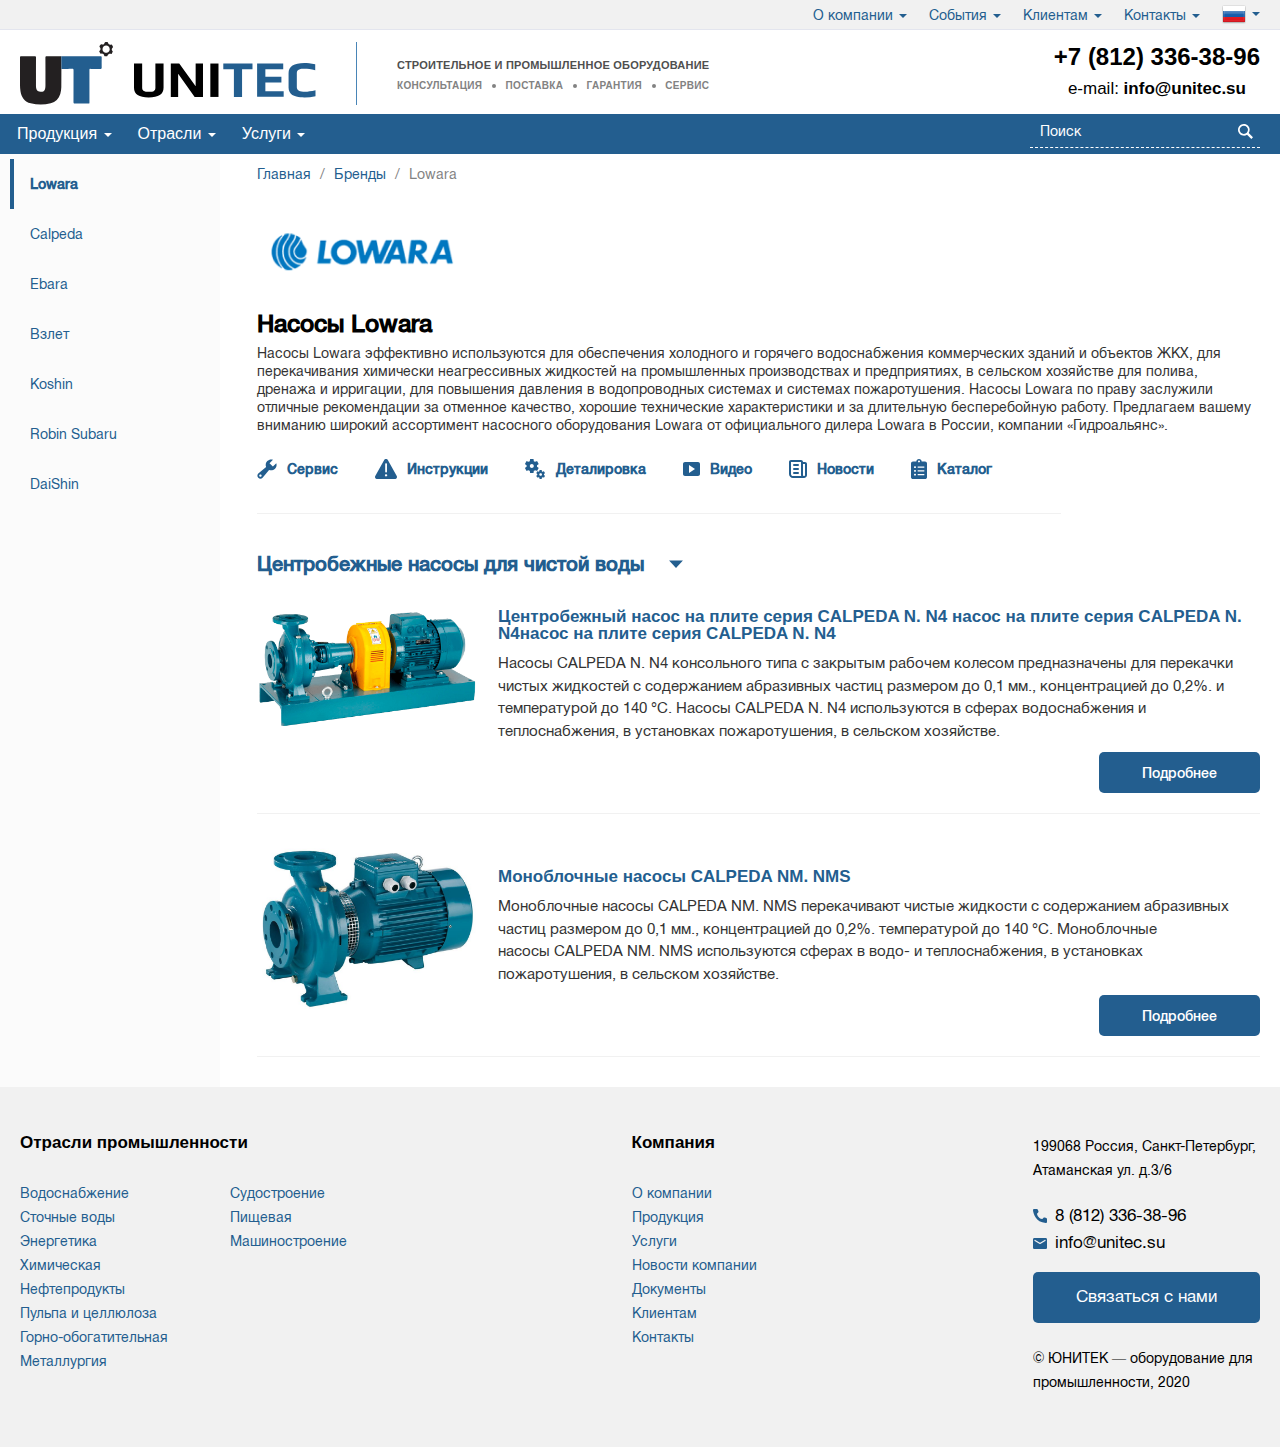
==== commit 38a6b8d2: "T2269" ====
--- a/brand.html
+++ b/brand.html
@@ -304,31 +304,21 @@
         <div class="content brand-id">
             <div class="sidebar">
                 <ul>
-                    <li><a class="active" href="#">Центробежные насосы для чистой воды</a></li>
-                    <li><a href="#">Центробежные насосы для грязной воды</a></li>
-                    <li><a href="#">Секционные насосы</a></li>
-                    <li><a href="#">Шестеренные насосы</a></li>
-                    <li><a href="#">Вакуумные насосы</a></li>
-                    <li><a href="#">Винтовые (шнековые) насосы</a></li>
-                    <li><a href="#">Химические насосы</a></li>
-                    <li><a href="#">Герметичные насосы с магнитной муфтой</a></li>
-                    <li><a href="#">Мембранный (диафрагменный) насос</a></li>
-                    <li><a href="#">Бочковые насосы</a></li>
-                    <li><a href="#">Погружные насосы</a></li>
-                    <li><a href="#">Погружные мешалки</a></li>
-                    <li><a href="#">Насосные станции</a></li>
-                    <li><a href="#">Аэраторы</a></li>
-                    <li><a href="#">Полупогружные насосы</a></li>
-                    <li><a href="#">Роторные (кулачновые) насосы</a></li>
+                    <li><a class="active" href="#">Lowara</a></li>
+                    <li><a href="#">Calpeda</a></li>
+                    <li><a href="#">Ebara</a></li>
+                    <li><a href="#">Взлет</a></li>
+                    <li><a href="#">Koshin</a></li>
+                    <li><a href="#">Robin Subaru </a></li>
+                    <li><a href="#">DaiShin </a></li>
                 </ul>
             </div>
 
             <div class="w-100">
                 <ul class="breadcrumb">
                     <li><a href="http://unitec.su/ru">Главная</a></li>
-                    <li><a href="http://unitec.su/ru/catalog">Каталог</a></li>
-                    <li><a href="http://unitec.su/ru/catalog/category/nasosy">Насосы</a></li>
-                    <li class="active">Центробежные насосы для чистой воды</li>
+                    <li><a href="http://unitec.su/ru/catalog">Бренды</a></li>
+                    <li class="active">Lowara</li>
                 </ul>
 
                 <div class="row nasosy-items">
@@ -413,7 +403,9 @@
                                         style="font-size: 15px; text-align: justify;">асосы&nbsp;CALPEDA N. N4 и</span><span
                                         style="font-size: 15px; text-align: justify;">спользуются в сферах водоснабжения и теплоснабжения, в установках пожаротушения, в сельском хозяйстве.</span>
                                 </p></div>
-                                <a href="#" class="btn">Подробнее</a>
+                                <div class="product-item__btn">
+                                    <a href="#" class="btn">Подробнее</a>
+                                </div>
                             </div>
                         </div>
                         <div class="row product-item">
@@ -427,7 +419,9 @@
                                     содержанием абразивных частиц размером до 0,1 мм., концентрацией до 0,2%. температурой
                                     до 140 °C. Моноблочные насосы&nbsp;CALPEDA NM. NMS используются сферах в водо- и
                                     теплоснабжения, в установках пожаротушения, в сельском хозяйстве.</p></div>
-                                <a href="#" class="btn">Подробнее</a>
+                                <div class="product-item__btn">
+                                    <a href="#" class="btn">Подробнее</a>
+                                </div>
                             </div>
 
                         </div>
--- a/css/header.css
+++ b/css/header.css
@@ -70,6 +70,11 @@
     align-items: center;
     padding-right: 40px;
     border-right: 1px solid #4985B7;
+}
+
+.header-logo a {
+    display: flex;
+    align-items: center;
 }
 
 .header-logo svg:first-child {
@@ -97,7 +102,7 @@
 }
 
 .header-logo2 > div:first-child {
-    margin-bottom: 9px;
+    margin-bottom: 5px;
 }
 
 .header-logo2 > div:last-child {
@@ -129,6 +134,11 @@
     display: flex;
     flex-direction: column;
     justify-content: center;
+}
+
+.header__body_col2 a {
+    font-weight: 500;
+    color: #000000;
 }
 
 .header-phone {
@@ -387,6 +397,7 @@
 
 .item__text {
     padding: 23px 30px;
+    background-color: #FBFBFB;
 }
 
 .item__text_title {
@@ -410,6 +421,8 @@
     border: 1px solid #235E8F;
     color: #235E8F;
     font-weight: 600;
+    font-size: 14px;
+    width: 161px;
 }
 
 .section-1 {
@@ -610,7 +623,8 @@
         padding: 0 7px 0 14px;
     }
 
-    .header-mobile__col1 {
+    .header-mobile__col1,
+    .header-mobile__col1 a {
         display: flex;
         align-items: center;
     }
@@ -640,6 +654,10 @@
 
     .header-mobile__phone {
         margin-right: 21px;
+    }
+
+    .header-mobile__phone a {
+        display: block;
     }
 
     .header-mobile__burger {
@@ -791,7 +809,8 @@
     }
 
     .item__text {
-        padding: 16px 10px;
+        padding: 16px 23px;
+        margin: 0 -14px;
     }
 
     .items > div:nth-child(1n) {
@@ -845,14 +864,24 @@
         margin-right: 0;
     }
 
-    @media (max-width: 340px) {
-
-        .header-mobile__col2 > div:nth-child(1) {
-            margin-right: 15px;
-        }
-
-        .header-mobile__col2 > div:nth-child(2) {
-            margin-right: 3px;
-        }
+    .dropdown-menu {
+        min-width: 0;
+    }
+
+    .dropdown-toggle  svg{
+        vertical-align: middle;
+        margin-left: 3px;
+    }
+
+}
+
+@media (max-width: 340px) {
+
+    .header-mobile__col2 > div:nth-child(1) {
+        margin-right: 15px;
+    }
+
+    .header-mobile__col2 > div:nth-child(2) {
+        margin-right: 3px;
     }
 }--- a/css/brands.css
+++ b/css/brands.css
@@ -33,6 +33,9 @@
 
 .brand__logo img {
     vertical-align: middle;
+    max-width: 100%;
+    max-height: 100%;
+    width: auto;
 }
 
 .brand__about {
@@ -150,7 +153,7 @@
 }
 
 .brand-id .nasosy-items .row, .nasosy-items {
-    padding-bottom: 75px;
+    /*padding-bottom: 75px;*/
 }
 
 
@@ -213,12 +216,181 @@
     margin-right: 12px;
 }
 
-.instructions-page .brand__about_title {
+.instructions-page .breadcrumb,
+.video-page .breadcrumb,
+.news-page .breadcrumb,
+.service-page .breadcrumb {
+    margin-bottom: 30px;
+}
+
+.instructions-page .brand__about_title,
+.video-page .brand__about_title,
+.news-page .brand__about_title,
+.service-page .brand__about_title {
     font-weight: bold;
     font-size: 24px;
     line-height: 40px;
     color: #000000;
 }
+
+.instructions-page .brand__about ul,
+.video-page .brand__about ul,
+.news-page .brand__about ul,
+.service-page .brand__about ul {
+    margin-bottom: 10px;
+}
+
+
+/* video */
+
+.video__content {
+    display: flex;
+    flex-wrap: wrap;
+    justify-content: space-between;
+}
+
+.video__item {
+    width: calc(50% - 13px);
+    margin-bottom: 25px;
+}
+
+.video__video {
+    width: 221px;
+    height: 167px;
+    position: relative;
+    overflow: hidden;
+    margin-right: 20px;
+    flex-shrink: 0;
+}
+
+.video__video iframe {
+    width: 100%;
+    height: 100%;
+}
+
+.video__video_img {
+    width: calc(100% + 3px);
+    height: auto;
+    position: absolute;
+    left: 50%;
+    top: 50%;
+    transform: translate(-50%, -50%);
+    cursor: pointer;
+    display: block;
+}
+
+.video__video_img div {
+    content: '';
+    position: absolute;
+    top: 0;
+    left: 0;
+    width: 100%;
+    height: 100%;
+    background: url('../img/play-video.svg') center / 52px no-repeat;
+}
+
+.video__item {
+    display: flex;
+}
+
+.video__about {
+    padding-top: 10px;
+}
+
+.video__about_date {
+    font-size: 12px;
+    line-height: 12px;
+    color: #BDBDBD;
+    margin-bottom: 15px;
+}
+
+.video__about_title {
+    font-weight: bold;
+    font-size: 17px;
+    line-height: 17px;
+    color: #235E8F;
+    margin-bottom: 15px;
+}
+
+.video__about_desc {
+    font-size: 14px;
+    line-height: 18px;
+    color: #828282;
+}
+
+.video-page .row.nasosy-items {
+    padding-bottom: 17px;
+}
+
+
+/* news */
+
+.news__img {
+    width: 410px;
+    height: 273px;
+    position: relative;
+    overflow: hidden;
+    margin-right: 22px;
+    flex-shrink: 0;
+}
+
+.news__item {
+    display: flex;
+    margin-bottom: 60px;
+}
+
+.news__item:last-child {
+    margin-bottom: 0;
+}
+
+.news__img img {
+    width: 100%;
+    height: auto;
+    position: absolute;
+    left: 50%;
+    top: 50%;
+    transform: translate(-50%, -50%);
+}
+
+.news__about {
+    display: flex;
+    flex-direction: column;
+    padding-top: 15px;
+}
+
+.news__about_date {
+    font-size: 12px;
+    line-height: 12px;
+    color: #BDBDBD;
+    margin-bottom: 15px;
+}
+
+.news__about_title {
+    font-weight: bold;
+    font-size: 17px;
+    line-height: 17px;
+    color: #235E8F;
+    margin-bottom: 15px;
+}
+
+.news__about_text {
+    line-height: 18px;
+    flex-grow: 1;
+    margin-bottom: 20px;
+}
+
+.news__about_btn a.btn {
+    height: 41px;
+    font-size: 14px;
+    padding: 0 19px;
+    margin-bottom: 0;
+    float: right;
+}
+
+.news-page .nasosy-items {
+    padding-bottom: 60px;
+}
+
 
 @media (max-width: 767px) {
 
@@ -285,7 +457,11 @@
     }
 
     .brand__about ul {
-        margin-bottom: 12px;
+        margin-bottom: 40px;
+    }
+
+    .brand__about_text {
+        margin-bottom: 35px;
     }
 
 
@@ -346,4 +522,100 @@
         margin-bottom: 13px;
     }
 
+    .instructions__title {
+        padding-bottom: 20px;
+        border-bottom: 1px solid #F1F1F1;
+    }
+
+
+    /* video */
+
+    .video__item {
+        width: 100%;
+        flex-wrap: wrap;
+        margin-bottom: 48px;
+    }
+
+    .video__item:last-child {
+        margin-bottom: 0;
+    }
+
+    .video__video {
+        order: 1;
+        width: 100%;
+        height: 255px;
+        margin-right: 0;
+    }
+
+    .video__video_img div {
+        background-size: 79px;
+    }
+
+    .video__about_date,
+    .video__about_title,
+    .video__about_desc {
+        margin-bottom: 12px;
+    }
+
+    .video-page .row.nasosy-items {
+        padding-bottom: 27px;
+    }
+
+    .video-page .brand__about:before,
+    .news-page .brand__about:before,
+    .service-page .brand__about:before {
+        display: none;
+    }
+
+    .video-page .brand__about,
+    .news-page .brand__about,
+    .service-page .brand__about {
+        padding-bottom: 0;
+    }
+
+    .video-page .brand__about_title,
+    .news-page .brand__about_title,
+    .service-page .brand__about_title {
+        position: static;
+    }
+
+    .video-page .breadcrumb {
+        display: block;
+        margin-bottom: 13px;
+    }
+
+
+    /* news */
+
+    .news__item {
+        flex-wrap: wrap;
+        position: relative;
+    }
+
+    .news__img {
+        width: 100%;
+    }
+
+    .news__about_text {
+        margin-bottom: 45px;
+    }
+
+    .news__about_btn {
+        text-align: center;
+    }
+
+    .news__about_btn a.btn {
+        float: none;
+    }
+
+    .news__img img {
+        height: 100%;
+        width: auto;
+    }
+
+    .news__block-title {
+        position: absolute;
+        top: 0;
+    }
+
 }--- a/css/nasosy-items.css
+++ b/css/nasosy-items.css
@@ -44,7 +44,14 @@
 .nasosy-items .product-item .body {
     padding-top: 24px;
     flex-grow: 1;
+    display: flex;
+    flex-direction: column;
 }
+
+.nasosy-items .product-item .body .text {
+    flex-grow: 1;
+}
+
 
 .nasosy-items .row,
 .nasosy-items {
